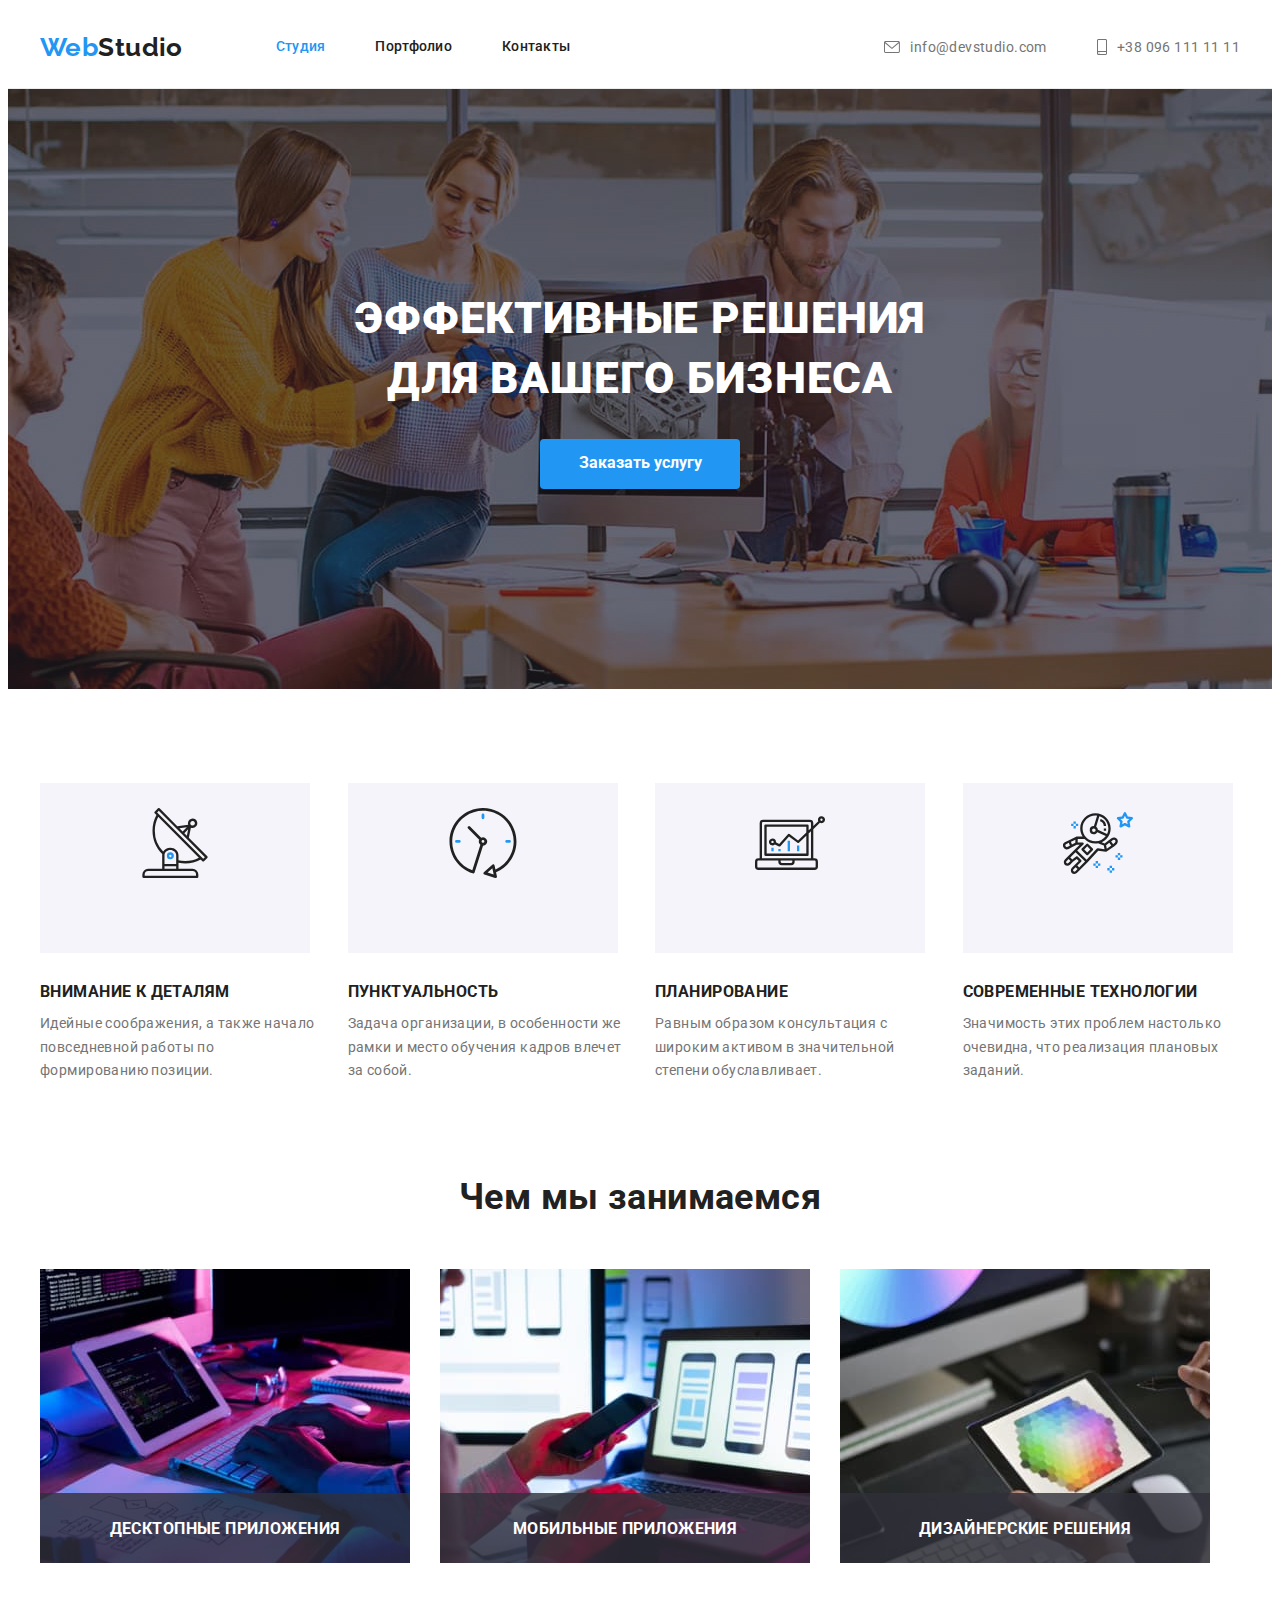
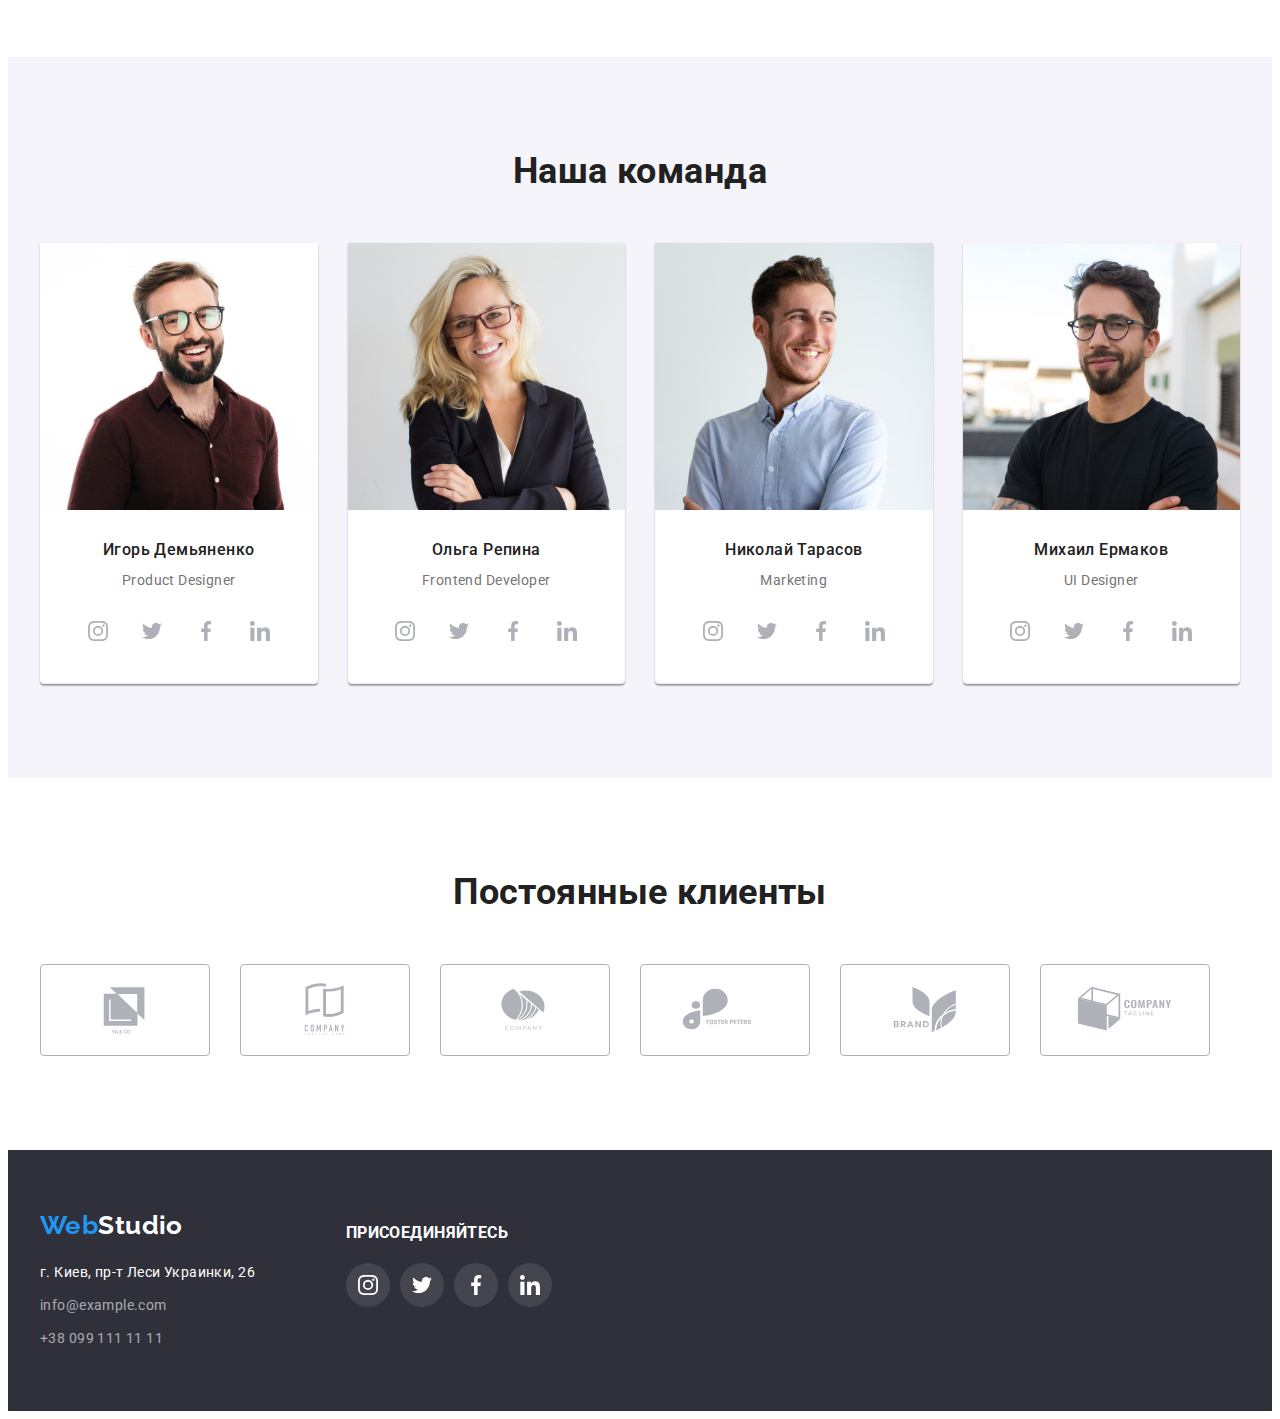
==== index.html @ 651c7692 "Добавляет исходные файлы, абсолютно позиционирует ховерные элементы в портфолио" ====
﻿<!DOCTYPE html>
<html lang="ru">
  <head>
    <meta charset="UTF-8" />
    <meta http-equiv="X-UA-Compatible" content="IE=edge" />
    <meta name="viewport" content="width=device-width, initial-scale=1.0" />
    <title>Homework</title>
    <link
      href="https://fonts.googleapis.com/css2?family=Raleway:wght@700&family=Roboto:wght@400;500;700;900&display=swap"
      rel="stylesheet"
    />
    <link
      rel="stylesheet"
      href="https://cdnjs.cloudflare.com/ajax/libs/modern-normalize/1.0.0/modern-normalize.min.css"
      integrity="sha512-ISS7cAi1PEhQ8jnbJpJZMd29NlhNj4AWYyLOSp2CE/CsHxTCu+r+t0D2yoJudVrd0/8fTVPUVDzY5Tvli75u/g=="
      crossorigin="anonymous"
      referrerpolicy="no-referrer"
    />

    <link rel="stylesheet" href="./css/styles.css" />
  </head>
  <body>
    <header class="page-header">
      <div class="section container">
        <div class="header-menu">
          <a href="/" lang="en" class="logo link"
            ><span class="active">Web</span>Studio</a
          >

          <nav>
            <ul class="list nav-menu">
              <li><a href="./index.html" class="link active">Студия</a></li>
              <li><a href="./portfolio.html" class="link">Портфолио</a></li>
              <li><a href="#" class="link">Контакты</a></li>
            </ul>
          </nav>
        </div>
        <ul class="list header-contact">
          <li>
            <a href="mailto:info@devstudio.com" lang="en" class="link">
              <svg class="icon-item" width="16px" height="12px">
                <use href="./images/icons.svg#icon-envelope-header"></use>
              </svg>
              info@devstudio.com</a
            >
          </li>
          <li>
            <a href="tel:+380961111111" class="link">
              <svg class="icon-item" width="10px" height="16px">
                <use href="./images/icons.svg#icon-smartphone-header"></use>
              </svg>
              +38 096 111 11 11</a
            >
          </li>
        </ul>
      </div>
    </header>
    <main>
      <section class="hero layers">
        <div class="section container">
          <h1 class="hero-title">
            Эффективные решения <br />
            для вашего бизнеса
          </h1>
          <button type="button" class="hero-btn btn">Заказать услугу</button>
        </div>
      </section>

      <section class="advantages">
        <div class="section container">
          <ul class="list">
            <li class="list-item">
              <div class="thumb">
                <svg class="icon-item">
                  <use href="./images/icons.svg#icon-antenna"></use>
                </svg>
              </div>
              <h3 class="list-item-title">Внимание к деталям</h3>
              <p class="list-item-text">
                Идейные соображения, а также начало повседневной работы по
                формированию позиции.
              </p>
            </li>
            <li class="list-item">
              <div class="thumb">
                <svg class="icon-item">
                  <use href="./images/icons.svg#icon-clock"></use>
                </svg>
              </div>
              <h3 class="list-item-title">Пунктуальность</h3>
              <p class="list-item-text">
                Задача организации, в особенности же рамки и место обучения
                кадров влечет за собой.
              </p>
            </li>
            <li class="list-item">
              <div class="thumb">
                <svg class="icon-item">
                  <use href="./images/icons.svg#icon-diagram"></use>
                </svg>
              </div>
              <h3 class="list-item-title">Планирование</h3>
              <p class="list-item-text">
                Равным образом консультация с широким активом в значительной
                степени обуславливает.
              </p>
            </li>
            <li class="list-item">
              <div class="thumb">
                <svg class="icon-item">
                  <use href="./images/icons.svg#icon-astronaut"></use>
                </svg>
              </div>
              <h3 class="list-item-title">Современные технологии</h3>
              <p class="list-item-text">
                Значимость этих проблем настолько очевидна, что реализация
                плановых заданий.
              </p>
            </li>
          </ul>
        </div>
      </section>

      <section class="work">
        <div class="section container">
          <h2 class="title">Чем мы занимаемся</h2>
          <ul class="list">
            <li class="list-item">
              <img
                src="./images/work/img1.jpg"
                alt="Ноутбук"
                width="370"
                height="294"
              />
              <div class="wrapper-title">
                <h3 class="list-item-title">Десктопные приложения</h3>
              </div>
            </li>
            <li class="list-item">
              <img
                src="./images/work/img2.jpg"
                alt="Телефон"
                width="370"
                height="294"
              />
              <div class="wrapper-title">
                <h3 class="list-item-title">Мобильные приложения</h3>
              </div>
            </li>
            <li class="list-item">
              <img
                src="./images/work/img3.jpg"
                alt="Планшет"
                width="370"
                height="294"
              />
              <div class="wrapper-title">
                <h3 class="list-item-title">Дизайнерские решения</h3>
              </div>
            </li>
          </ul>
        </div>
      </section>
      <section class="team">
        <div class="section container">
          <h2 class="title">Наша команда</h2>
          <ul class="list">
            <li class="list-item team-card">
              <img
                src="./images/team/igor.jpg"
                alt="Игорь Демьяненко"
                width="270"
                class="photo-team"
              />
              <h3 class="list-item-title">Игорь Демьяненко</h3>
              <p lang="en" class="list-item-text">Product Designer</p>
              <ul class="list social-networks">
                <li class="sn-item">
                  <a href="https://www.instagram.com" class="link">
                    <svg class="sn-icon">
                      <use href="./images/icons.svg#icon-instagram-grey"></use>
                    </svg>
                  </a>
                </li>
                <li class="sn-item">
                  <a href="https://www.twitter.com/" class="link">
                    <svg class="sn-icon">
                      <use href="./images/icons.svg#icon-twitter"></use>
                    </svg>
                  </a>
                </li>
                <li class="sn-item">
                  <a href="https://www.facebook.com" class="link">
                    <svg class="sn-icon">
                      <use href="./images/icons.svg#icon-facebook"></use>
                    </svg>
                  </a>
                </li>
                <li class="sn-item">
                  <a href="https://www.linkedin.com" class="link">
                    <svg class="sn-icon">
                      <use href="./images/icons.svg#icon-linkedin"></use>
                    </svg>
                  </a>
                </li>
              </ul>
            </li>
            <li class="list-item team-card">
              <img
                src="./images/team/olga.jpg"
                alt="Ольга Репина"
                width="270"
                class="photo-team"
              />
              <h3 class="list-item-title">Ольга Репина</h3>
              <p lang="en" class="list-item-text">Frontend Developer</p>
              <ul class="list social-networks">
                <li class="sn-item">
                  <a href="https://www.instagram.com" class="link">
                    <svg class="sn-icon">
                      <use href="./images/icons.svg#icon-instagram-grey"></use>
                    </svg>
                  </a>
                </li>
                <li class="sn-item">
                  <a href="https://www.twitter.com/" class="link">
                    <svg class="sn-icon">
                      <use href="./images/icons.svg#icon-twitter"></use>
                    </svg>
                  </a>
                </li>
                <li class="sn-item">
                  <a href="https://www.facebook.com" class="link">
                    <svg class="sn-icon">
                      <use href="./images/icons.svg#icon-facebook"></use>
                    </svg>
                  </a>
                </li>
                <li class="sn-item">
                  <a href="https://www.linkedin.com" class="link">
                    <svg class="sn-icon">
                      <use href="./images/icons.svg#icon-linkedin"></use>
                    </svg>
                  </a>
                </li>
              </ul>
            </li>
            <li class="list-item team-card">
              <img
                src="./images/team/nikolay.jpg"
                alt="Николай Тарасов"
                width="270"
                class="photo-team"
              />
              <h3 class="list-item-title">Николай Тарасов</h3>
              <p lang="en" class="list-item-text">Marketing</p>
              <ul class="list social-networks">
                <li class="sn-item">
                  <a href="https://www.instagram.com" class="link">
                    <svg class="sn-icon">
                      <use href="./images/icons.svg#icon-instagram-grey"></use>
                    </svg>
                  </a>
                </li>
                <li class="sn-item">
                  <a href="https://www.twitter.com/" class="link">
                    <svg class="sn-icon">
                      <use href="./images/icons.svg#icon-twitter"></use>
                    </svg>
                  </a>
                </li>
                <li class="sn-item">
                  <a href="https://www.facebook.com" class="link">
                    <svg class="sn-icon">
                      <use href="./images/icons.svg#icon-facebook"></use>
                    </svg>
                  </a>
                </li>
                <li class="sn-item">
                  <a href="https://www.linkedin.com" class="link">
                    <svg class="sn-icon">
                      <use href="./images/icons.svg#icon-linkedin"></use>
                    </svg>
                  </a>
                </li>
              </ul>
            </li>
            <li class="list-item team-card">
              <img
                src="./images/team/michail.jpg"
                alt="Михаил Ермаков"
                width="270"
                class="photo-team"
              />
              <h3 class="list-item-title">Михаил Ермаков</h3>
              <p lang="en" class="list-item-text">UI Designer</p>
              <ul class="list social-networks">
                <li class="sn-item">
                  <a href="https://www.instagram.com" class="link">
                    <svg class="sn-icon">
                      <use href="./images/icons.svg#icon-instagram-grey"></use>
                    </svg>
                  </a>
                </li>
                <li class="sn-item">
                  <a href="https://www.twitter.com/" class="link">
                    <svg class="sn-icon">
                      <use href="./images/icons.svg#icon-twitter"></use>
                    </svg>
                  </a>
                </li>
                <li class="sn-item">
                  <a href="https://www.facebook.com" class="link">
                    <svg class="sn-icon">
                      <use href="./images/icons.svg#icon-facebook"></use>
                    </svg>
                  </a>
                </li>
                <li class="sn-item">
                  <a href="https://www.linkedin.com" class="link">
                    <svg class="sn-icon">
                      <use href="./images/icons.svg#icon-linkedin"></use>
                    </svg>
                  </a>
                </li>
              </ul>
            </li>
          </ul>
        </div>
      </section>

      <section class="clients">
        <div class="section container">
          <h2 class="title">Постоянные клиенты</h2>
          <ul class="list">
            <li class="list-item hover-boder">
              <a href="#" class="link">
                <svg class="client-logo">
                  <use href="./images/icons.svg#icon-logo1"></use>
                </svg>
              </a>
            </li>
            <li class="list-item hover-boder">
              <a href="#" class="link">
                <svg class="client-logo">
                  <use href="./images/icons.svg#icon-logo2"></use>
                </svg>
              </a>
            </li>
            <li class="list-item hover-boder">
              <a href="#" class="link">
                <svg class="client-logo">
                  <use href="./images/icons.svg#icon-logo3"></use>
                </svg>
              </a>
            </li>
            <li class="list-item hover-boder">
              <a href="#" class="link">
                <svg class="client-logo">
                  <use href="./images/icons.svg#icon-logo4"></use>
                </svg>
              </a>
            </li>
            <li class="list-item hover-boder">
              <a href="#" class="link">
                <svg class="client-logo">
                  <use href="./images/icons.svg#icon-logo5"></use>
                </svg>
              </a>
            </li>
            <li class="list-item hover-boder">
              <a href="#" class="link">
                <svg class="client-logo">
                  <use href="./images/icons.svg#icon-logo6"></use>
                </svg>
              </a>
            </li>
          </ul>
        </div>
      </section>
    </main>
    <footer class="footer-page">
      <div class="section container">
        <div class="logo-address">
          <a href="/" lang="en" class="logo link"
            ><span class="active">Web</span>Studio</a
          >
          <address class="footer-address">
            <ul class="list">
              <li class="list-item">
                <a href="#" class="link">г. Киев, пр-т Леси Украинки, 26</a>
              </li>

              <li class="list-item footer-contact">
                <a href="mailto:info@example.com" lang="en" class="link"
                  >info@example.com</a
                >
              </li>
              <li class="list-item footer-contact">
                <a href="tel:+380991111111" class="link">+38 099 111 11 11</a>
              </li>
            </ul>
          </address>
        </div>
        <div class="footer-social-networks">
          <h3 class="list-item-title">присоединяйтесь</h3>
          <ul class="list social-networks">
            <li class="sn-item">
              <a href="https://www.instagram.com" class="link footer-link-sn">
                <svg class="sn-icon">
                  <use href="./images/icons.svg#icon-instagram-grey"></use>
                </svg>
              </a>
            </li>
            <li class="sn-item">
              <a href="https://www.twitter.com/" class="link footer-link-sn">
                <svg class="sn-icon">
                  <use href="./images/icons.svg#icon-twitter"></use>
                </svg>
              </a>
            </li>
            <li class="sn-item">
              <a href="https://www.facebook.com" class="link footer-link-sn">
                <svg class="sn-icon">
                  <use href="./images/icons.svg#icon-facebook"></use>
                </svg>
              </a>
            </li>
            <li class="sn-item">
              <a href="https://www.linkedin.com" class="link footer-link-sn">
                <svg class="sn-icon">
                  <use href="./images/icons.svg#icon-linkedin"></use>
                </svg>
              </a>
            </li>
          </ul>
        </div>
      </div>
    </footer>
  </body>
</html>
---- css/styles.css ----
﻿
:root {
  --basis-text-color: #212121;
  --secondary-text-color: #757575;
  --background-color: #E5E5E5;
  --white-color: #FFFFFF;
  --active-color: #2196F3;
  --background-btn-color: #F5F4FA;
  --borders-color: #EEEEEE;
  --border-line-color: #ECECEC;
  --dark-background: #2F303A;
  --footer-contact-color: rgba(255, 255, 255, 0.6);
  --footer-icon-bg-color: rgba(255, 255, 255, 0.1);
  --hero-gradient: rgba(47, 48, 58, 0.4);
  --wrapper-title: rgba(47, 48, 58, 0.8);
  --icons-color: #AFB1B8;
  --wrapper-portfolio-card: rgba(33, 150, 243, 0.9);
}

body {
  color: var(--secondary-text-color);
  font-family: Roboto, sans-serif;
  font-weight: 400;
  font-style: normal;
  font-size: 14px;
  line-height: 1.71;
  letter-spacing: 0.03em;
}


.link {
  display: flex;
  text-decoration: none;
  color: inherit;
  font-style: inherit;
  align-items: center;
  
}

.list {
  list-style: none;
  margin: 0;
  padding: 0;
}

.active,
.link:hover,
.link:focus {
  color: var(--active-color);
}

.btn {
  font-family: inherit;
  background-color: var(--background-btn-color);
  border: none;
  cursor: pointer;
  text-align: center;
  border-radius: 4px;
}
.btn:hover,
.btn:focus {
  box-shadow: 0px 3px 1px rgba(0, 0, 0, 0.1),
  0px 1px 2px rgba(0, 0, 0, 0.08),
  0px 2px 2px rgba(0, 0, 0, 0.12);
}
.container {
  width: 1200px;
  margin: 0 auto;
}
.section {
  padding: 94px 15px;  
}

/*HEADER*/
.page-header {
  border-bottom: 1px solid var(--border-line-color);
  
}
.logo {
  font-family: Raleway, sans-serif;
  font-weight: 700;
  font-size: 26px;
  line-height: 1.19;
  color: var(--basis-text-color);
  margin-right: 93px;
}

.nav-menu {
  display: flex;
  color: var(--basis-text-color);
  font-weight: 500;
  line-height: 1.14;
  letter-spacing: 0.02em;
  
}

.nav-menu li:not(:last-child),
.header-contact li:not(:last-child) {
  margin-right: 50px;
}

.header-contact {
  display: flex;
  margin-left: auto;  
  color: var(--secondary-text-color);
  align-items: center;
}
.header-contact .icon-item {
  margin-right: 10px;
  fill: currentColor;
}


.page-header .container {
  display: flex;
  padding-top: 24px;
  padding-bottom: 25px;
}

.header-menu {
  display: flex;  
  align-items: center;
}

/*HERO*/
.hero {
  text-align: center;
  letter-spacing: 0.06em;
}
.layers {
  max-width: 1600px;
  height: 600px;
  margin-left: auto;
  margin-right: auto;
  background-color: var(--dark-background);
  background-image: linear-gradient(rgba(47, 48, 58, 0.4), rgba(47, 48, 58, 0.4)),
  url('../images/hero/hero-background.jpg');
  background-repeat: no-repeat;
  background-size: cover;
  
  background-position: center;
}
.hero .section {
  padding-top: 200px;
  padding-bottom: 200px;
}

.hero-title {
  text-transform: uppercase;
  color: var(--white-color);
  font-weight: 900;
  font-size: 44px;
  line-height: 1.36;
  margin-top: 0;
  margin-bottom: 30px;
}
 
.hero-btn {
  width: 200px;
  height: 50px;
  background: #2196F3;
  color: var(--white-color);
  box-shadow: 0px 4px 4px rgba(0, 0, 0, 0.15);
  font-weight: 700;
  font-size: 16px;
  line-height: 1.9;
  padding: 0;
}



.advantages .list-item-title {
  text-transform: uppercase;
}
.advantages .list-item:not(:last-child) {
  margin-right: 30px;
}

.advantages .list {
  display: flex;
}
.advantages .list-item {
  width: calc((100% - 90px) / 4);
}

.thumb {
  display: flex;
  width: 270px;
  height: 120px;
  background-color: var(--background-btn-color);
  padding-top: 25px;
  padding-bottom: 25px;
  margin-bottom: 30px;
  
}
.thumb .icon-item {
  width: 70px;
  height: 70px;
  margin-left: auto;
  margin-right: auto;
}

.list-item-title {
  color: var(--basis-text-color);
  font-weight: 700;
  line-height: 1.14;
  margin-top: 0;
  margin-bottom: 10px;
  
}
.list-item-text {
 margin: 0;
}

.title {
  color: var(--basis-text-color);
  font-size: 36px;
  line-height: 1.16;
  text-align: center;
  margin-top: 0;
  margin-bottom: 50px;
}


/*work*/
.work .section {
  padding-top: 0;
}
.work .list {
  display: flex;
}
.work .list-item:not(:last-child) {
  margin-right: 30px;
}

.work .list-item {
  width: 370px;
  position: relative;
}
.wrapper-title {
  background-color: var(--wrapper-title);
  position: absolute;
  width: 100%;
  height: 70px;
  bottom: 0px;

}
.wrapper-title .list-item-title {
  color: var(--white-color);
  text-transform: uppercase;
  margin-bottom: 0;
  text-align: center;
  padding-top: 27px;
  padding-bottom: 27px;
}

/*team*/
.team {
  background-color: var(--background-btn-color);
}
.team .list {
  display: flex;

}
.team-card {
  width: calc((100% - 90px) / 4);
  background-color: var(--white-color);
  box-shadow: 0px 1px 3px rgba(0, 0, 0, 0.12), 0px 1px 1px rgba(0, 0, 0, 0.14), 0px 2px 1px rgba(0, 0, 0, 0.2);
  border-radius: 0px 0px 4px 4px;
  border-bottom: 1px solid var(--borders-color);
  text-align: center;
}
.team-card:not(:last-child) {
  margin-right: 30px;
}
.team-card .list-item-title {
  font-weight: 500;
  font-size: 16px;
  line-height: 1.19;
}

.photo-team {
  margin-top: 0;
  margin-bottom: 30px;
}

.team-card > .list-item-text {
  margin-bottom: 16px;
}
.social-networks {
  display: flex;
  justify-content: center;
  margin-bottom: 30px;
  
}


.sn-item:not(:last-child) {
  margin-right: 10px;
}
.sn-item .link {
  display: flex;
  height: 44px;
  width: 44px;
  color: var(--icons-color);
  background-color: var(--white-color);
  border-radius: 50%;
  align-items: center;
  justify-content: center;
}
.sn-icon {
  width: 20px;
  height: 20px;
  fill: currentColor;
}
.sn-item .link:hover {
  color: var(--white-color);
  background-color: var(--active-color);
}
/* clients */
.clients .list {
  display: flex;
  color: var(--icons-color);
}
.clients .list-item {
  display: flex;
  width: 170px;
  height: 92px;
  border: 1px solid #AFB1B8;
  box-sizing: border-box;
  border-radius: 4px;
  align-items: center;
  justify-content: center;
  
}
.hover-boder:hover {
  border: 1px solid var(--active-color);
}
.client-logo {
  display: flex;
  width: 106px;
  height: 60px;
  align-content: center;
  fill: currentColor;
}
.hover-boder .link {
  width: 100%;
  height: 100%;
  justify-content: center;
}

.clients .list-item:not(:last-child) {
  margin-right: 30px;
}
/*footer*/
.footer-page {
  background-color: var(--dark-background);
  
}
.footer-page .section {
  display: flex;
  padding-top: 60px;
  padding-bottom: 60px;
}
.footer-address {
  font-style: inherit;
}
.footer-address .list-item:not(:last-child) {
  margin-bottom: 9px;
}
.footer-page .link {
  color: var(--white-color);
}
.footer-contact .link {
  color: var(--footer-contact-color);
} 
.footer-page .logo {
  margin-bottom: 20px;
}
.footer-page .list-item-title {
 text-transform: uppercase;
  color: var(--white-color);
  margin-bottom: 20px;
}
.footer-social-networks {
  display: flex;
  flex-direction: column;
  justify-content: center;
}
.footer-social-networks .link {
  color: var(--white-color);
  background-color: var(--footer-icon-bg-color);
}
.footer-social-networks .link:hover {
  background-color: var(--active-color)
}
.logo-address {
  margin-right: 70px;
}

/*PORTFOLIO PAGE*/

.filter-btn {
  box-sizing: content-box;
  color: var(--basis-text-color);
  font-size: 16px;
  line-height: 1.62;
  font-weight: 500;
  padding: 6px 22px;
}

.btn-active {
  box-sizing: content-box;
  background-color: var(--active-color);
  color: var(--white-color);
  font-weight: 500;
  font-size: 16px;
  line-height: 1.62;
  padding: 6px 22px;
}

.filter-btn:hover, 
.filter-btn:focus,
.filter-btn:active {
  background-color: var(--active-color);
  color: var(--white-color);
}

.filter .list-item:not(:last-child) {
  margin-right: 8px;
}

.filter{
  margin-bottom: 50px;
}
.filter .list {
  display: flex;
  justify-content: center;
  
}
.portfolio-cards .list {
  display: flex;
  flex-wrap: wrap;
}

.list-item img {
  display: block;
  width: 100%;
}
.portfolio-card {
  width: calc((100% - 60px) / 3);
  background-color: var(--white-color);
  box-sizing: content-box;
  margin-bottom: 30px;
  margin-right: 30px;
  position: relative;
}

.portfolio-card:hover {
  box-shadow: 0px 1px 1px rgba(0, 0, 0, 0.12),
  0px 4px 4px rgba(0, 0, 0, 0.06),
  1px 4px 6px rgba(0, 0, 0, 0.16);
}

.portfolio-card .list-item-title {
  font-size: 18px;
  line-height: 2;
  letter-spacing: 0.06em;
}
.portfolio-card .list-item-text {
  font-size: 16px;
  line-height: 1.87;
}
.portfolio-card:nth-child(3n) {
  margin-right: 0;
}
.portfolio-card:nth-last-child(-n + 3) {
  margin-bottom: 0;
}
.portfolio-info {
  border: 1px solid var(--borders-color);
  padding: 20px 24px;
}
.wrapper-card {
  position: relative;
}
.wrapper-card::before {
  display: inline-block;
  position: absolute;
  content: "";
  width: 100%;
  height: 100%;
  background-color: var(--wrapper-portfolio-card);
  opacity: 0;
}

.wrapper-description {
  width: 100%;
  height: 100%;
  padding: 63px 24px;
  position: absolute;
  top: 0;
  opacity: 0;
}
.wrapper-text {
  color: var(--white-color);
  margin: 0;
  font-size: 18px;
  line-height: 1.56;
}
.portfolio-card:hover .wrapper-description,
.portfolio-card:hover .wrapper-card::before {
  opacity: 1;
}
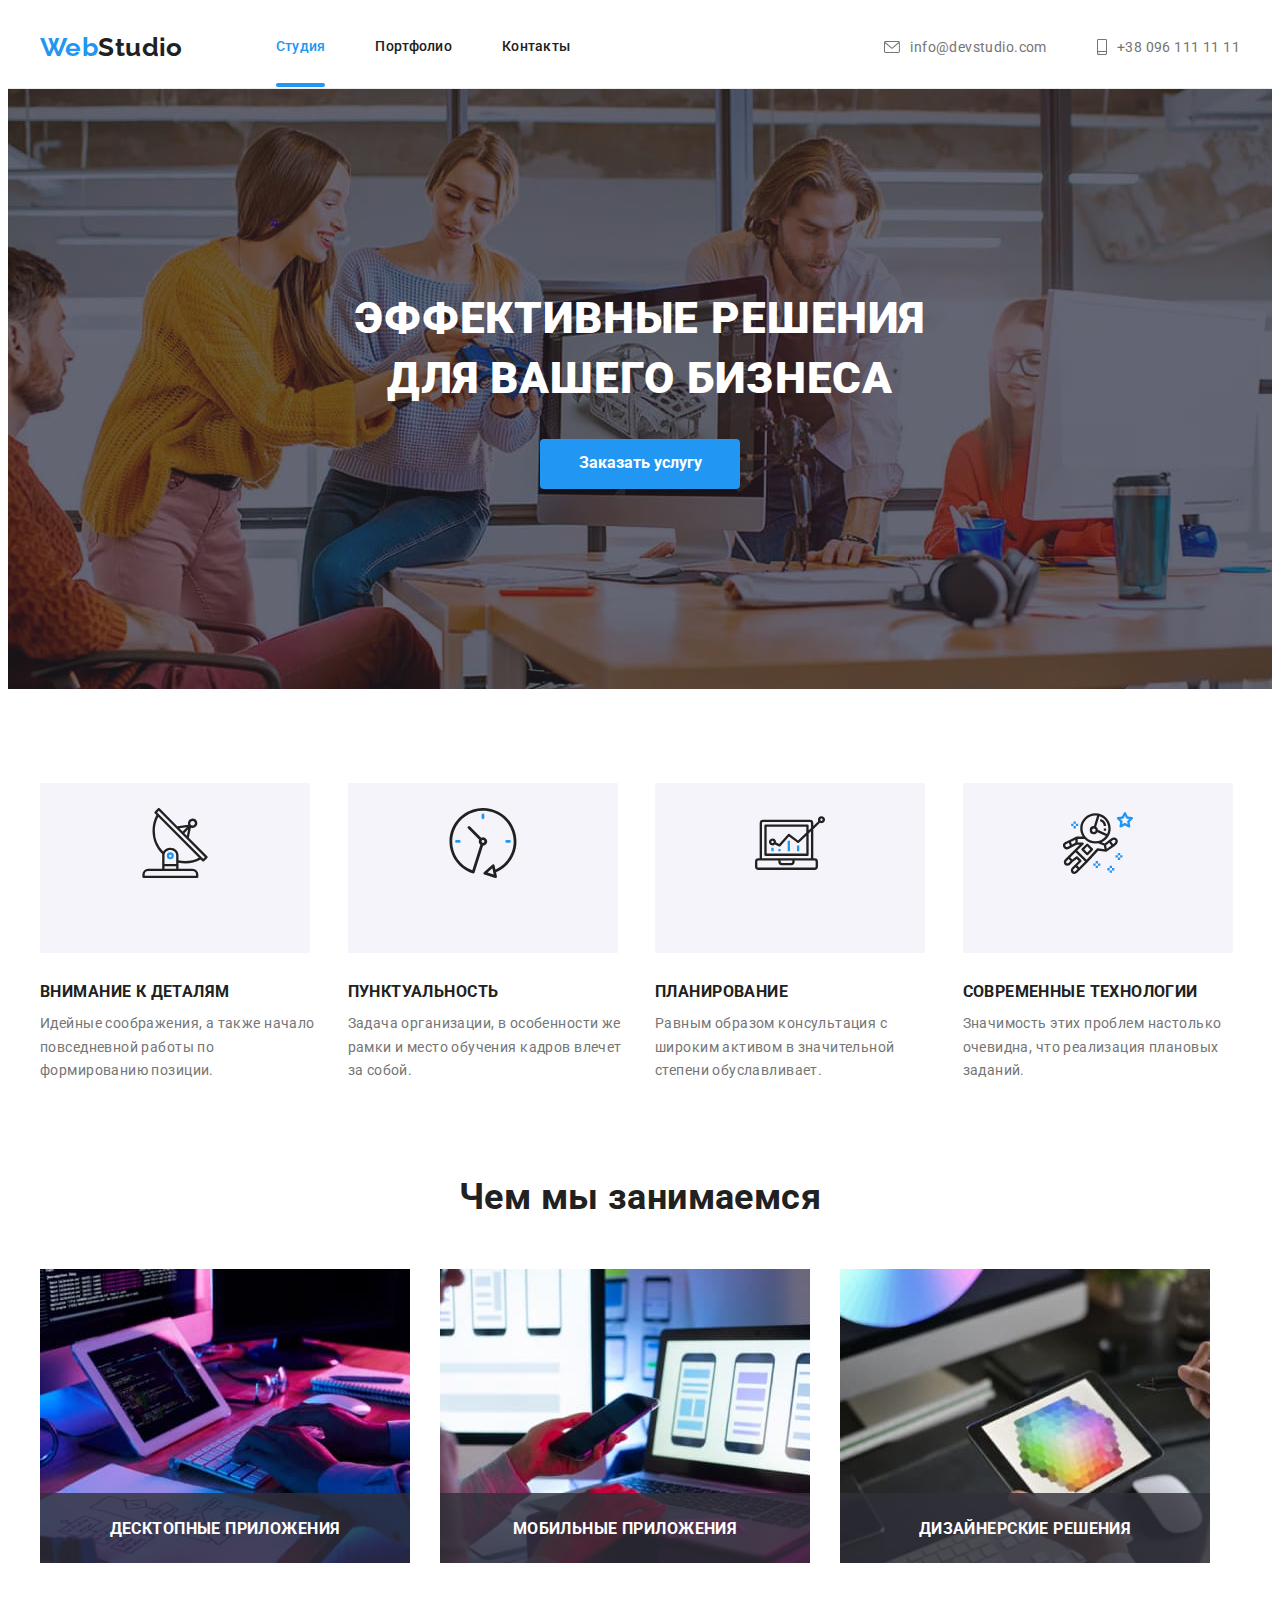
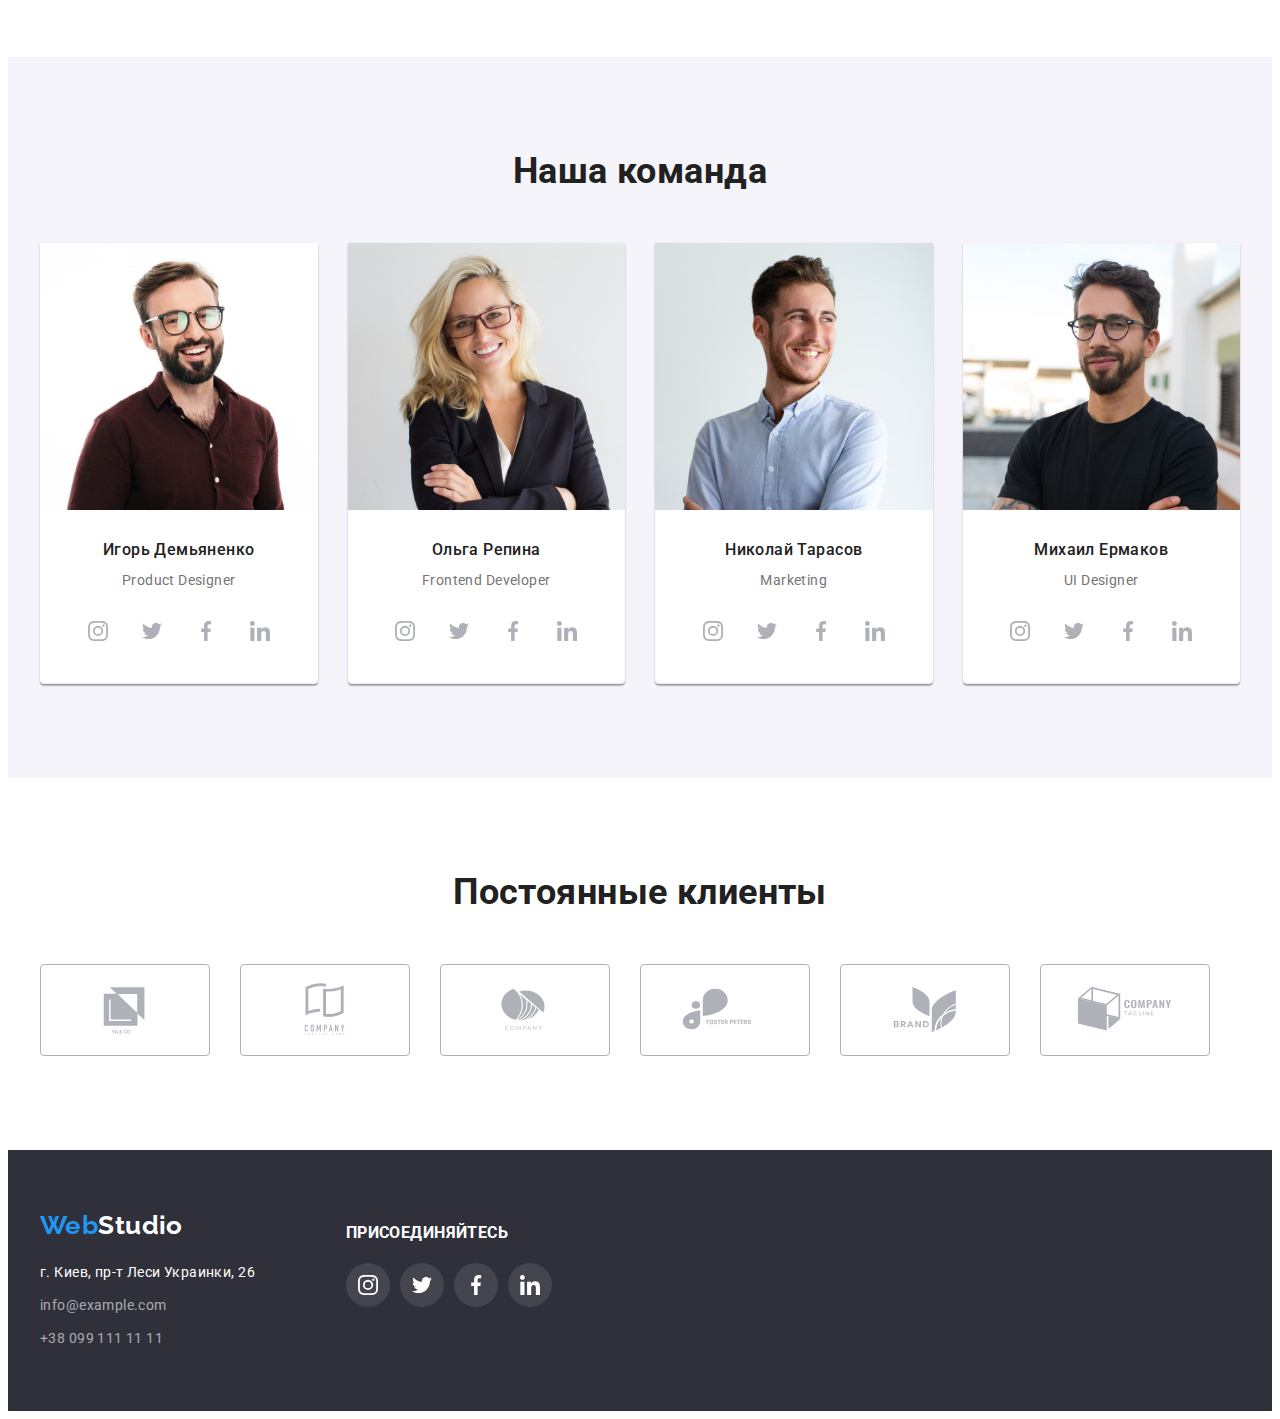
==== commit f7631351: "Добавляет переходы и подчеркивание на текущих страницах" ====
--- a/index.html
+++ b/index.html
@@ -29,7 +29,7 @@
 
           <nav>
             <ul class="list nav-menu">
-              <li><a href="./index.html" class="link active">Студия</a></li>
+              <li><a href="./index.html" class="link current">Студия</a></li>
               <li><a href="./portfolio.html" class="link">Портфолио</a></li>
               <li><a href="#" class="link">Контакты</a></li>
             </ul>
@@ -62,7 +62,9 @@
             Эффективные решения <br />
             для вашего бизнеса
           </h1>
-          <button type="button" class="hero-btn btn">Заказать услугу</button>
+          <button type="button" class="hero-btn btn" data-modal-open>
+            Заказать услугу
+          </button>
         </div>
       </section>
 
@@ -437,5 +439,16 @@
         </div>
       </div>
     </footer>
+
+    <div class="backdrop is-hidden" data-modal>
+      <div class="modal">
+        <button type="button" class="close-btn btn" data-modal-close>
+          <svg class="close-icon">
+            <use href="./images/icons.svg#close-btn"></use>
+          </svg>
+        </button>
+      </div>
+    </div>
+    <script src="./js/modal.js"></script>
   </body>
 </html>
--- a/css/styles.css
+++ b/css/styles.css
@@ -15,6 +15,11 @@
   --wrapper-title: rgba(47, 48, 58, 0.8);
   --icons-color: #AFB1B8;
   --wrapper-portfolio-card: rgba(33, 150, 243, 0.9);
+  --backdrop-color: rgba(0, 0, 0, 0.2);
+  --close-btn-color: rgba(0, 0, 0, 1);
+  --border-modal-color: rgba(0, 0, 0, 0.1);
+
+
 }
 
 body {
@@ -34,7 +39,7 @@
   color: inherit;
   font-style: inherit;
   align-items: center;
-  
+  transition: color 250ms cubic-bezier(0.4, 0, 0.2, 1);
 }
 
 .list {
@@ -47,6 +52,21 @@
 .link:hover,
 .link:focus {
   color: var(--active-color);
+}
+.current {
+  position: relative;
+  color: var(--active-color);
+}
+
+.current::after {
+  content: "";
+  position: absolute;
+  height: 4px;
+  width: 100%;
+  background-color: var(--active-color);
+  border-radius: 2px;
+  top: 44px;
+
 }
 
 .btn {
@@ -56,7 +76,9 @@
   cursor: pointer;
   text-align: center;
   border-radius: 4px;
-}
+  transition: box-shadow 250ms cubic-bezier(0.4, 0, 0.2, 1);
+}
+
 .btn:hover,
 .btn:focus {
   box-shadow: 0px 3px 1px rgba(0, 0, 0, 0.1),
@@ -307,7 +329,10 @@
   border-radius: 50%;
   align-items: center;
   justify-content: center;
-}
+  transition: color 250ms cubic-bezier(0.4, 0, 0.2, 1), 
+  background-color 250ms cubic-bezier(0.4, 0, 0.2, 1);
+}
+
 .sn-icon {
   width: 20px;
   height: 20px;
@@ -333,9 +358,14 @@
   justify-content: center;
   
 }
+.hover-boder {
+  transition: border 250ms cubic-bezier(0.4, 0, 0.2, 1);
+}
+
 .hover-boder:hover {
   border: 1px solid var(--active-color);
 }
+
 .client-logo {
   display: flex;
   width: 106px;
@@ -390,6 +420,10 @@
 .footer-social-networks .link {
   color: var(--white-color);
   background-color: var(--footer-icon-bg-color);
+  transition-property: background-color;
+  transition-duration: 250ms;
+  transition-timing-function: cubic-bezier(0.4, 0, 0.2, 1);
+  
 }
 .footer-social-networks .link:hover {
   background-color: var(--active-color)
@@ -407,6 +441,9 @@
   line-height: 1.62;
   font-weight: 500;
   padding: 6px 22px;
+  transition: color 250ms cubic-bezier(0.4, 0, 0.2, 1),
+  background-color 250ms cubic-bezier(0.4, 0, 0.2, 1),
+  box-shadow 250ms cubic-bezier(0.4, 0, 0.2, 1);  
 }
 
 .btn-active {
@@ -424,6 +461,9 @@
 .filter-btn:active {
   background-color: var(--active-color);
   color: var(--white-color);
+  box-shadow: 0px 3px 1px rgba(0, 0, 0, 0.1),
+  0px 1px 2px rgba(0, 0, 0, 0.08),
+  0px 2px 2px rgba(0, 0, 0, 0.12);
 }
 
 .filter .list-item:not(:last-child) {
@@ -454,6 +494,7 @@
   margin-bottom: 30px;
   margin-right: 30px;
   position: relative;
+  transition: box-shadow 250ms cubic-bezier(0.4, 0, 0.2, 1);
 }
 
 .portfolio-card:hover {
@@ -483,6 +524,8 @@
 }
 .wrapper-card {
   position: relative;
+  overflow: hidden;
+
 }
 .wrapper-card::before {
   display: inline-block;
@@ -492,8 +535,11 @@
   height: 100%;
   background-color: var(--wrapper-portfolio-card);
   opacity: 0;
-}
-
+  transition: opacity 250ms cubic-bezier(0.4, 0, 0.2, 1),
+  transform 2000ms cubic-bezier(0.4, 0, 0.2, 1);
+  transform-origin: bottom center;
+}
+ 
 .wrapper-description {
   width: 100%;
   height: 100%;
@@ -501,7 +547,10 @@
   position: absolute;
   top: 0;
   opacity: 0;
-}
+  transition: opacity 250ms cubic-bezier(0.4, 0, 0.2, 1),
+  transform 2000ms cubic-bezier(0.4, 0, 0.2, 1);
+}
+
 .wrapper-text {
   color: var(--white-color);
   margin: 0;
@@ -511,4 +560,64 @@
 .portfolio-card:hover .wrapper-description,
 .portfolio-card:hover .wrapper-card::before {
   opacity: 1;
+  animation: animationWrapper 500ms 1;
+  
+}
+
+@keyframes animationWrapper {
+  0% {
+    transform: translateY(294px);
+  }
+  100% {
+    transform: translateY(0px);
+  }
+}
+
+/* MODAL */
+.backdrop {
+  position: fixed;
+  left: 0;
+  top: 0;
+  width: 100%;
+  height: 100%;
+  background-color: var(--backdrop-color);
+}
+
+.backdrop.is-hidden {
+  opacity: 0;
+  pointer-events: none;
+}
+
+.modal {
+  position: absolute;
+  top: 50%;
+  left: 50%;
+  transform: translate(-50%, -50%);
+  display: flex;
+  flex-direction: row-reverse;
+  width: 528px;
+  height: 581px;
+  background-color: var(--white-color);
+  border: 1px solid var(--border-modal-color);
+ 
+}
+.close-btn {
+  position: absolute;
+  top: 8px;
+  right: 8px;
+  display: flex;
+  width: 30px;
+  height: 30px;
+  background-color: var(--white-color);
+  padding: 0;
+  border-radius: 50%;
+  border: 1px solid var(--border-modal-color);
+  align-items: center;
+  justify-content: center;
+
+}
+.close-icon {
+  width: 18px;
+  height: 18px;
+  fill: var(--close-btn-color);
 }